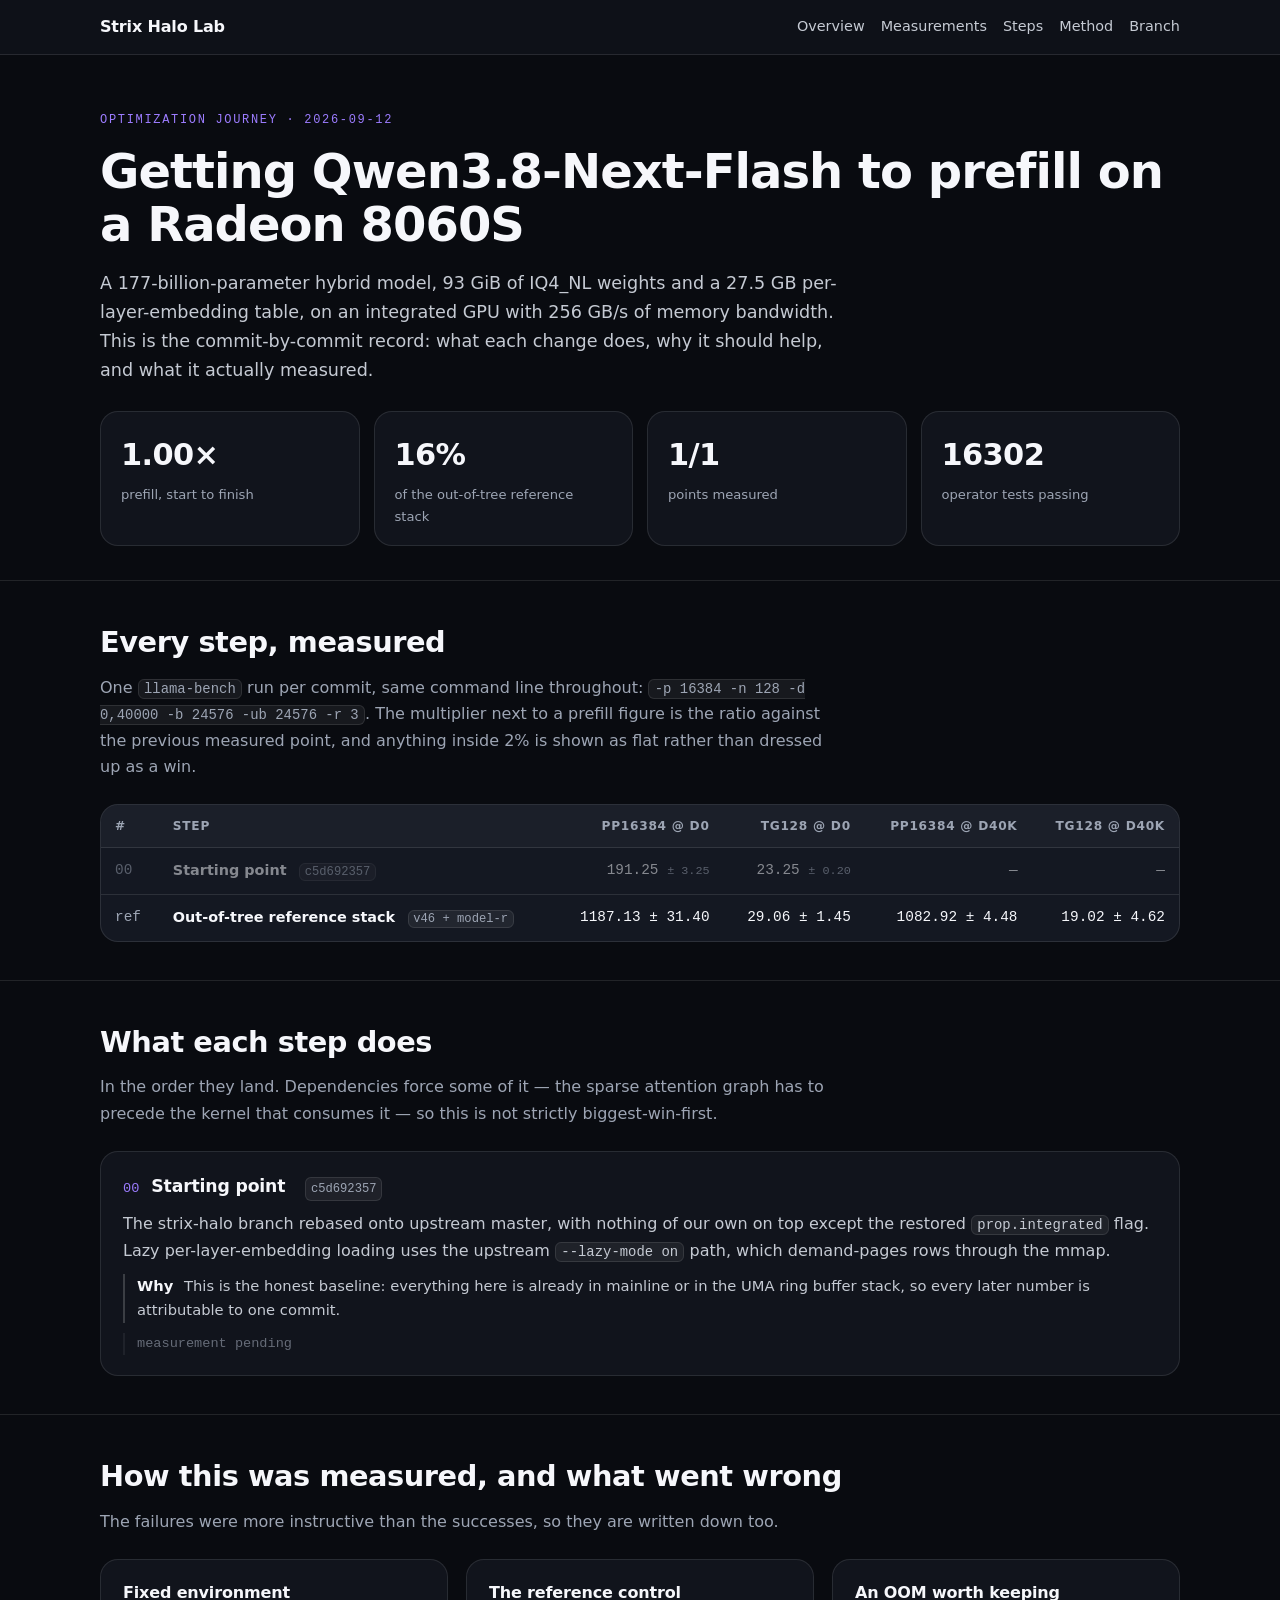
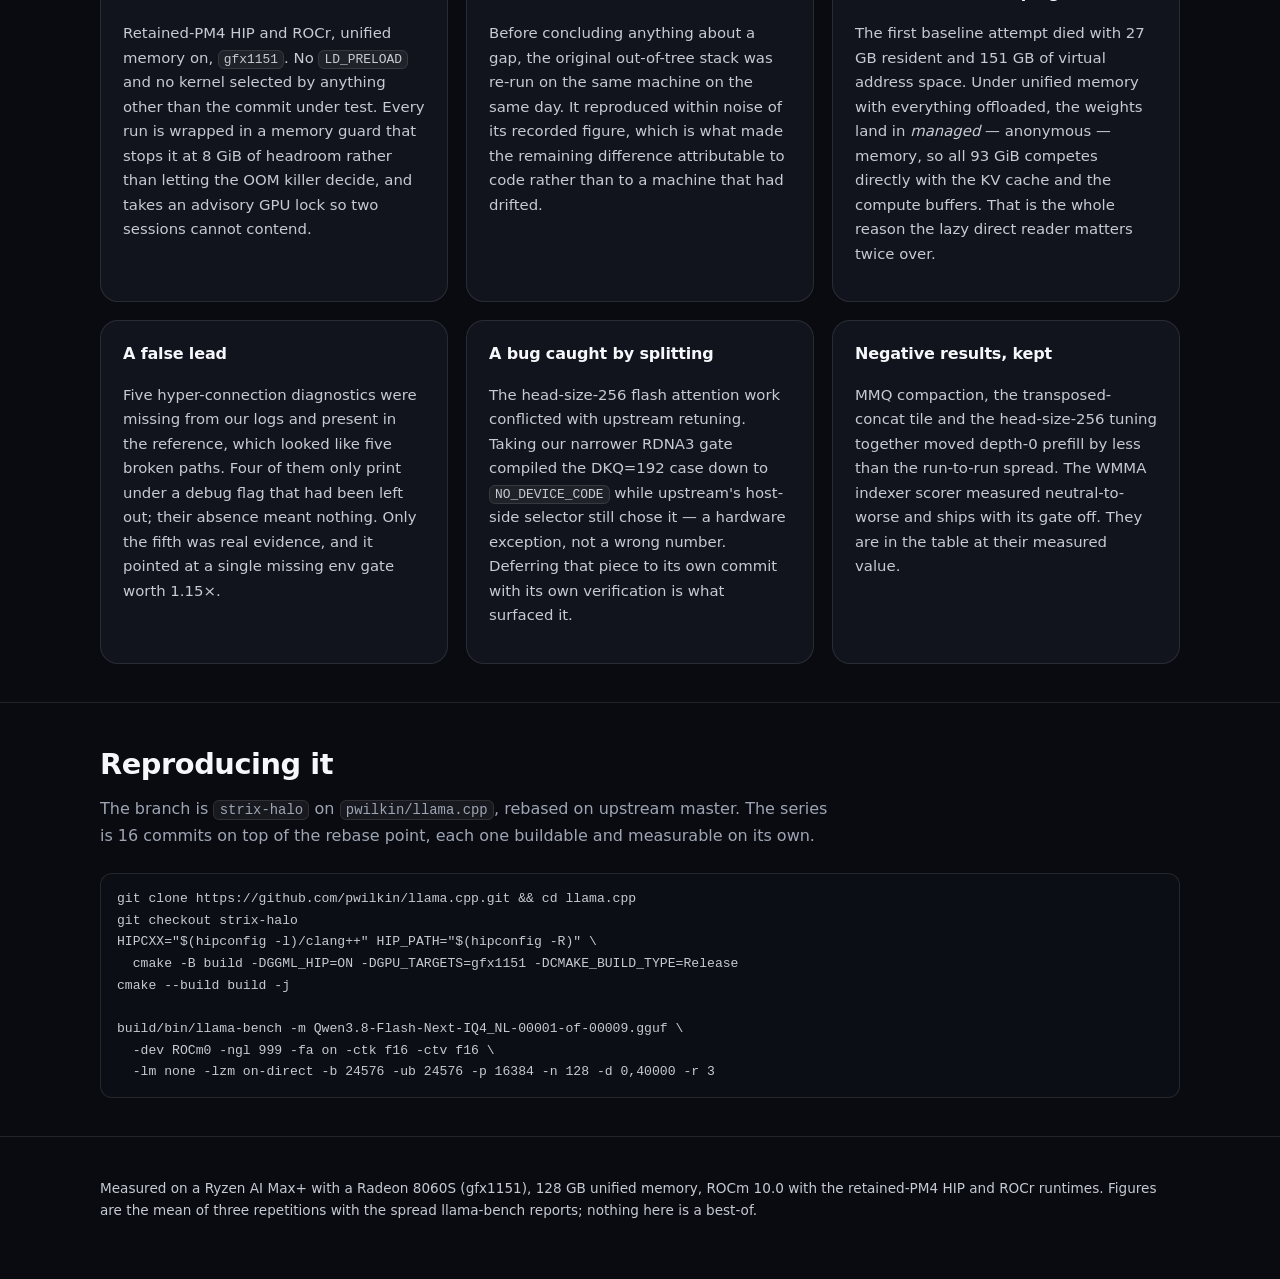
==== journey.html @ 371161bd "site: restructure around the three layers, drop the leaderboard framing The page ranked this stack a" ====
<!doctype html>
<html lang="en">
<head>
<meta charset="utf-8">
<meta name="viewport" content="width=device-width, initial-scale=1">
<title>Optimization journey — Qwen3.8-Next-Flash on Strix Halo</title>
<meta name="description" content="Commit-by-commit record of the ROCm prefill work for Qwen3.8-Next-Flash on a Radeon 8060S, with the measurement for every step.">
<link rel="icon" href="favicon.svg">
<link rel="stylesheet" href="site.css">
<style>
/* journey-only: the step table and the per-step cards */
td.n{font-family:var(--mono);color:var(--muted);white-space:nowrap}
.sha{margin-left:8px;color:var(--muted);font-size:.76rem}
.up{color:var(--cyan);font-weight:600;margin-left:6px}
.down{color:var(--red);font-weight:600;margin-left:6px}
.flat{color:var(--muted);margin-left:6px}
tr.pending td{opacity:.5}
table{min-width:760px}
.steps{display:grid;gap:16px}
article{background:var(--panel);border:1px solid var(--line);border-radius:var(--radius);padding:20px 22px}
article header{display:flex;gap:12px;align-items:baseline;margin-bottom:10px;flex-wrap:wrap}
article header .n{font-family:var(--mono);color:var(--violet);font-size:.85rem}
article h3{margin:0;font-size:1.08rem}
article p{margin:0 0 10px}
article p:last-child{margin-bottom:0}
.why,.meas{font-size:.92rem;padding-left:12px;border-left:2px solid var(--line-strong)}
.why span{font-weight:600;color:var(--text);margin-right:6px}
.meas{border-left-color:var(--cyan);font-family:var(--mono);font-size:.85rem;color:var(--muted)}
.meas.pending{border-left-color:var(--line);opacity:.6}
.meas strong{color:var(--text)}
</style>
</head>
<body>
<header class="top"><div class="shell">
  <span class="brand">Strix Halo Lab</span>
  <nav>
    <a href="index.html">Overview</a>
    <a href="#table">Measurements</a>
    <a href="#steps">Steps</a>
    <a href="#method">Method</a>
    <a href="https://github.com/pwilkin/llama.cpp/tree/strix-halo">Branch</a>
  </nav>
</div></header>

<main>
<div class="shell hero">
  <p class="eyebrow">Optimization journey · 2026-09-12</p>
  <h1>Getting Qwen3.8-Next-Flash to prefill on a Radeon 8060S</h1>
  <p class="lede">A 177-billion-parameter hybrid model, 93 GiB of IQ4_NL weights and a 27.5 GB
  per-layer-embedding table, on an integrated GPU with 256 GB/s of memory bandwidth. This is the
  commit-by-commit record: what each change does, why it should help, and what it actually measured.</p>
  <div class="cards">
    <div class="card"><div class="k">1.00×</div><div class="l">prefill, start to finish</div></div>
    <div class="card"><div class="k">16%</div><div class="l">of the out-of-tree reference stack</div></div>
    <div class="card"><div class="k">1/1</div><div class="l">points measured</div></div>
    <div class="card"><div class="k">16302</div><div class="l">operator tests passing</div></div>
  </div>
</div>

<section id="table"><div class="shell">
  <h2>Every step, measured</h2>
  <p class="sub">One <code>llama-bench</code> run per commit, same command line throughout:
  <code>-p 16384 -n 128 -d 0,40000 -b 24576 -ub 24576 -r 3</code>. The multiplier next to a prefill
  figure is the ratio against the previous measured point, and anything inside 2% is shown as flat
  rather than dressed up as a win.</p>
  <div class="scroll"><table>
    <thead><tr>
      <th>#</th><th>Step</th>
      <th style="text-align:right">pp16384 @ d0</th><th style="text-align:right">tg128 @ d0</th>
      <th style="text-align:right">pp16384 @ d40k</th><th style="text-align:right">tg128 @ d40k</th>
    </tr></thead>
    <tbody>
<tr class="pending">
  <td class="n">00</td>
  <td class="step"><strong>Starting point</strong>
      <code class="sha">c5d692357</code></td>
  <td class="num">191.25 <span class="pm">± 3.25</span> </td>
  <td class="num">23.25 <span class="pm">± 0.20</span></td>
  <td class="num">&mdash; </td>
  <td class="num">&mdash;</td>
</tr>
    <tr><td class="n">ref</td>
      <td class="step"><strong>Out-of-tree reference stack</strong>
        <code class="sha">v46 + model-r</code></td>
      <td class="num">1187.13 ± 31.40</td><td class="num">29.06 ± 1.45</td>
      <td class="num">1082.92 ± 4.48</td><td class="num">19.02 ± 4.62</td></tr>
    </tbody>
  </table></div>
</div></section>

<section id="steps"><div class="shell">
  <h2>What each step does</h2>
  <p class="sub">In the order they land. Dependencies force some of it — the sparse attention graph has to
  precede the kernel that consumes it — so this is not strictly biggest-win-first.</p>
  <div class="steps">
<article id="s-base">
  <header><span class="n">00</span><h3>Starting point</h3>
    <code class="sha">c5d692357</code></header>
  <p>The strix-halo branch rebased onto upstream master, with nothing of our own on top except the restored <code>prop.integrated</code> flag. Lazy per-layer-embedding loading uses the upstream <code>--lazy-mode on</code> path, which demand-pages rows through the mmap.</p>
  <p class="why"><span>Why</span> This is the honest baseline: everything here is already in mainline or in the UMA ring buffer stack, so every later number is attributable to one commit.</p>
  <p class="meas pending">measurement pending</p>
</article>
  </div>
</div></section>

<section id="method"><div class="shell">
  <h2>How this was measured, and what went wrong</h2>
  <p class="sub">The failures were more instructive than the successes, so they are written down too.</p>
  <div class="two">
    <div class="panel">
      <h3>Fixed environment</h3>
      <p>Retained-PM4 HIP and ROCr, unified memory on, <code>gfx1151</code>. No <code>LD_PRELOAD</code>
      and no kernel selected by anything other than the commit under test. Every run is wrapped in a
      memory guard that stops it at 8 GiB of headroom rather than letting the OOM killer decide, and
      takes an advisory GPU lock so two sessions cannot contend.</p>
    </div>
    <div class="panel">
      <h3>The reference control</h3>
      <p>Before concluding anything about a gap, the original out-of-tree stack was re-run on the same
      machine on the same day. It reproduced within noise of its recorded figure, which is what made the
      remaining difference attributable to code rather than to a machine that had drifted.</p>
    </div>
    <div class="panel">
      <h3>An OOM worth keeping</h3>
      <p>The first baseline attempt died with 27 GB resident and 151 GB of virtual address space. Under
      unified memory with everything offloaded, the weights land in <em>managed</em> — anonymous — memory,
      so all 93 GiB competes directly with the KV cache and the compute buffers. That is the whole reason
      the lazy direct reader matters twice over.</p>
    </div>
    <div class="panel">
      <h3>A false lead</h3>
      <p>Five hyper-connection diagnostics were missing from our logs and present in the reference, which
      looked like five broken paths. Four of them only print under a debug flag that had been left out;
      their absence meant nothing. Only the fifth was real evidence, and it pointed at a single missing
      env gate worth 1.15×.</p>
    </div>
    <div class="panel">
      <h3>A bug caught by splitting</h3>
      <p>The head-size-256 flash attention work conflicted with upstream retuning. Taking our narrower
      RDNA3 gate compiled the DKQ=192 case down to <code>NO_DEVICE_CODE</code> while upstream's host-side
      selector still chose it — a hardware exception, not a wrong number. Deferring that piece to its own
      commit with its own verification is what surfaced it.</p>
    </div>
    <div class="panel">
      <h3>Negative results, kept</h3>
      <p>MMQ compaction, the transposed-concat tile and the head-size-256 tuning together moved depth-0
      prefill by less than the run-to-run spread. The WMMA indexer scorer measured neutral-to-worse and
      ships with its gate off. They are in the table at their measured value.</p>
    </div>
  </div>
</div></section>

<section><div class="shell">
  <h2>Reproducing it</h2>
  <p class="sub">The branch is <code>strix-halo</code> on <code>pwilkin/llama.cpp</code>, rebased on
  upstream master. The series is 16 commits on top of the rebase point, each one buildable and
  measurable on its own.</p>
  <pre>git clone https://github.com/pwilkin/llama.cpp.git &amp;&amp; cd llama.cpp
git checkout strix-halo
HIPCXX="$(hipconfig -l)/clang++" HIP_PATH="$(hipconfig -R)" \
  cmake -B build -DGGML_HIP=ON -DGPU_TARGETS=gfx1151 -DCMAKE_BUILD_TYPE=Release
cmake --build build -j

build/bin/llama-bench -m Qwen3.8-Flash-Next-IQ4_NL-00001-of-00009.gguf \
  -dev ROCm0 -ngl 999 -fa on -ctk f16 -ctv f16 \
  -lm none -lzm on-direct -b 24576 -ub 24576 -p 16384 -n 128 -d 0,40000 -r 3</pre>
</div></section>
</main>

<footer><div class="shell">
  <p>Measured on a Ryzen AI Max+ with a Radeon 8060S (gfx1151), 128 GB unified memory, ROCm 10.0 with
  the retained-PM4 HIP and ROCr runtimes. Figures are the mean of three repetitions with the spread
  llama-bench reports; nothing here is a best-of.</p>
</div></footer>
</body>
</html>
---- site.css ----
:root{
  --bg:#090b10; --bg-soft:#0e1118; --panel:rgba(20,24,34,.76); --panel-solid:#141822;
  --line:rgba(255,255,255,.1); --line-strong:rgba(255,255,255,.18);
  --text:#f6f7fb; --muted:#9da5b4; --muted-strong:#c5cad3;
  --red:#ff4b4b; --violet:#9c7cff; --cyan:#5de4d7; --gold:#ffcc66;
  --radius:18px; --shell:min(100% - 28px, 1080px);
  --mono:"SFMono-Regular",Consolas,"Liberation Mono",monospace;
  color-scheme:dark;
}
*{box-sizing:border-box}
body{margin:0;background:var(--bg);color:var(--text);
  font-family:Inter,ui-sans-serif,system-ui,-apple-system,"Segoe UI",sans-serif;
  line-height:1.65;-webkit-font-smoothing:antialiased}
.shell{width:var(--shell);margin-inline:auto}
a{color:var(--cyan)}
code{font-family:var(--mono);font-size:.87em;background:rgba(255,255,255,.06);
  border:1px solid var(--line);border-radius:6px;padding:.08em .38em}
header.top{border-bottom:1px solid var(--line);background:var(--bg-soft);padding:14px 0;
  position:sticky;top:0;z-index:5;backdrop-filter:blur(8px)}
header.top .shell{display:flex;gap:18px;align-items:center;flex-wrap:wrap}
header.top .brand{font-weight:700;letter-spacing:-.01em}
header.top nav{margin-left:auto;display:flex;gap:16px;font-size:.9rem;flex-wrap:wrap}
header.top nav a{color:var(--muted-strong);text-decoration:none}
header.top nav a:hover{color:var(--text)}
.hero{padding:56px 0 34px}
.eyebrow{font-family:var(--mono);font-size:.75rem;letter-spacing:.14em;text-transform:uppercase;
  color:var(--violet);margin:0 0 14px}
h1{font-size:clamp(1.9rem,4.4vw,3rem);line-height:1.1;margin:0 0 18px;letter-spacing:-.02em}
.lede{font-size:1.1rem;color:var(--muted-strong);max-width:68ch;margin:0 0 26px}
.cards{display:grid;gap:14px;grid-template-columns:repeat(auto-fit,minmax(190px,1fr))}
.card{background:var(--panel);border:1px solid var(--line);border-radius:var(--radius);padding:18px 20px}
.card .k{font-size:1.9rem;font-weight:700;letter-spacing:-.02em}
.card .l{font-size:.82rem;color:var(--muted);margin-top:4px}
section{padding:38px 0;border-top:1px solid var(--line)}
.part{font-family:var(--mono);font-size:.74rem;letter-spacing:.14em;text-transform:uppercase;
  color:var(--violet);margin:0 0 8px}
h2{font-size:clamp(1.35rem,2.7vw,1.8rem);margin:0 0 8px;letter-spacing:-.015em}
h3{letter-spacing:-.01em}
.sub{color:var(--muted);margin:0 0 24px;max-width:72ch}
p{color:var(--muted-strong)}
.two{display:grid;gap:18px;grid-template-columns:repeat(auto-fit,minmax(290px,1fr))}
.panel{background:var(--panel);border:1px solid var(--line);border-radius:var(--radius);padding:20px 22px}
.panel h3{margin:0 0 10px;font-size:1rem}
.panel p,.panel li{color:var(--muted-strong);font-size:.93rem}
.panel ul{margin:0;padding-left:20px}
.panel li{margin-bottom:6px}
.panel li:last-child{margin-bottom:0}
.scroll{overflow-x:auto;border:1px solid var(--line);border-radius:var(--radius);background:var(--panel-solid)}
table{border-collapse:collapse;width:100%;min-width:640px;font-size:.9rem}
th,td{text-align:left;padding:11px 14px;border-bottom:1px solid var(--line)}
thead th{background:rgba(255,255,255,.03);font-size:.76rem;letter-spacing:.06em;
  text-transform:uppercase;color:var(--muted);font-weight:600;white-space:nowrap}
tbody tr:last-child td{border-bottom:none}
td.num{font-family:var(--mono);text-align:right;white-space:nowrap}
.pm{color:var(--muted);font-size:.82em}
pre{margin:0;overflow-x:auto;background:#0b0e14;border:1px solid var(--line);
  border-radius:12px;padding:14px 16px;font-family:var(--mono);font-size:.82rem;color:var(--muted-strong)}
.cmd{display:flex;gap:10px;align-items:flex-start}
.cmd pre{flex:1}
button.copy{background:rgba(255,255,255,.06);border:1px solid var(--line-strong);color:var(--text);
  border-radius:10px;padding:9px 13px;font-size:.8rem;cursor:pointer;white-space:nowrap}
button.copy:hover{background:rgba(255,255,255,.12)}
.tags{display:flex;gap:8px;flex-wrap:wrap;margin:14px 0 0;padding:0;list-style:none}
.tags li{font-family:var(--mono);font-size:.74rem;color:var(--muted);
  border:1px solid var(--line);border-radius:999px;padding:4px 11px}
.cta{display:inline-block;background:var(--gold);color:#1a1206;font-weight:700;text-decoration:none;
  border-radius:12px;padding:12px 18px;margin-top:6px}
.cta:hover{filter:brightness(1.08)}
.note{font-size:.92rem;padding-left:12px;border-left:2px solid var(--gold);color:var(--muted-strong)}
.note span{font-weight:600;color:var(--text);margin-right:6px}
footer{border-top:1px solid var(--line);padding:26px 0 44px;color:var(--muted);font-size:.85rem}
.toast{position:fixed;left:50%;bottom:26px;transform:translateX(-50%) translateY(14px);
  background:var(--panel-solid);border:1px solid var(--line-strong);border-radius:12px;
  padding:10px 16px;font-size:.85rem;opacity:0;pointer-events:none;transition:.22s}
.toast.visible{opacity:1;transform:translateX(-50%)}
@media (max-width:640px){.hero{padding:36px 0 24px}.cmd{flex-direction:column}}
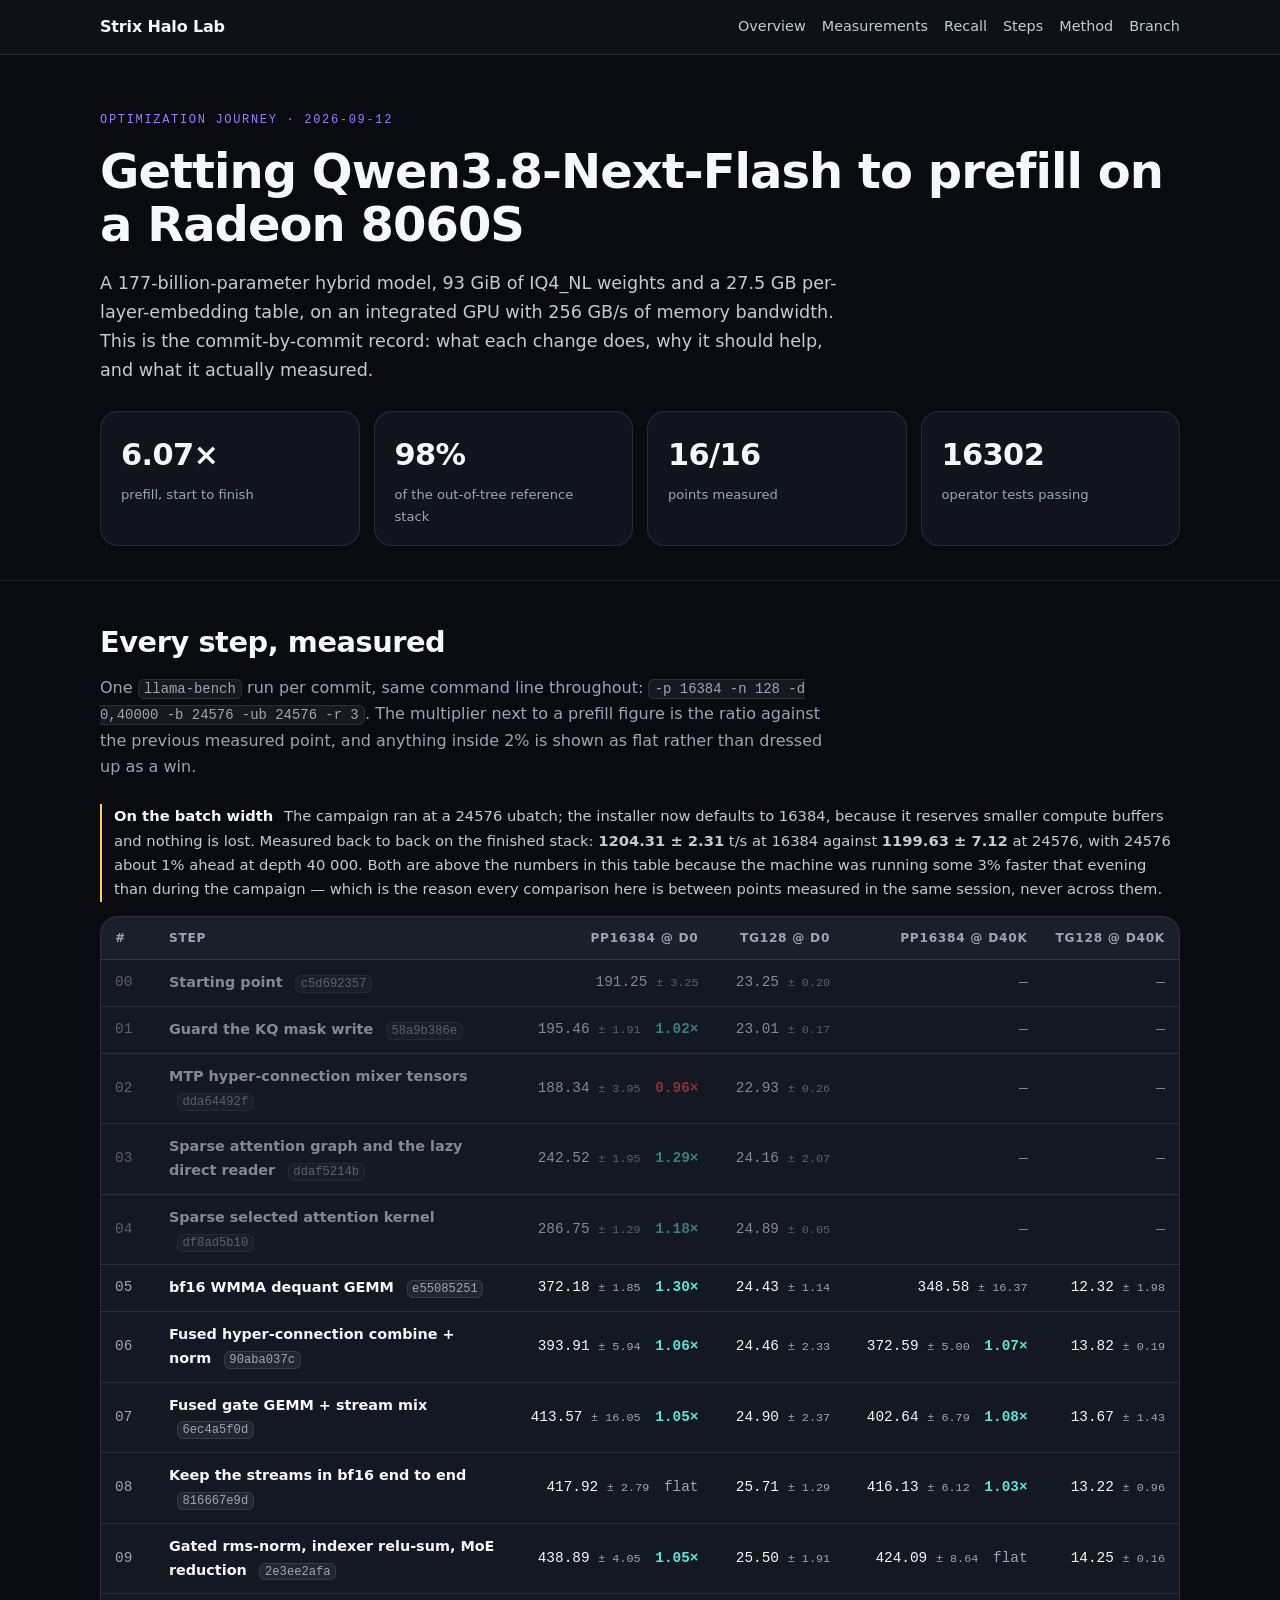
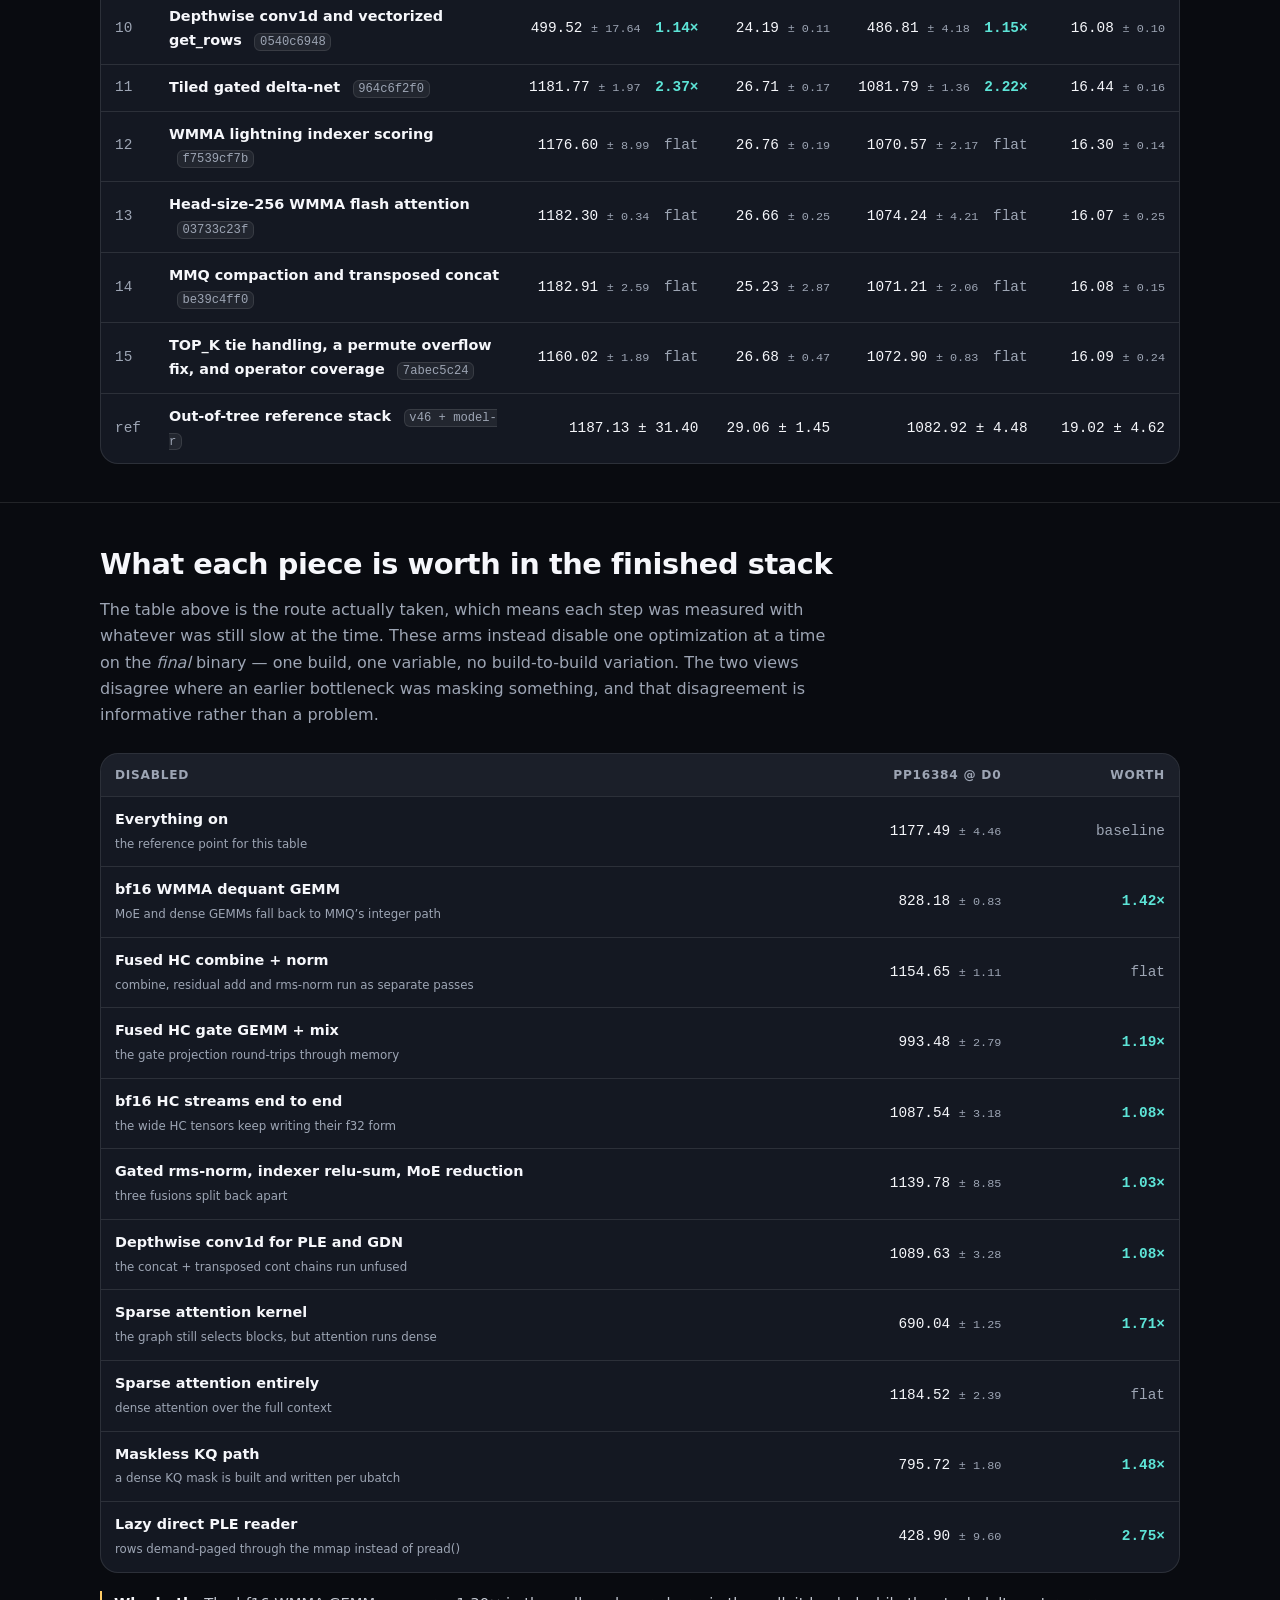
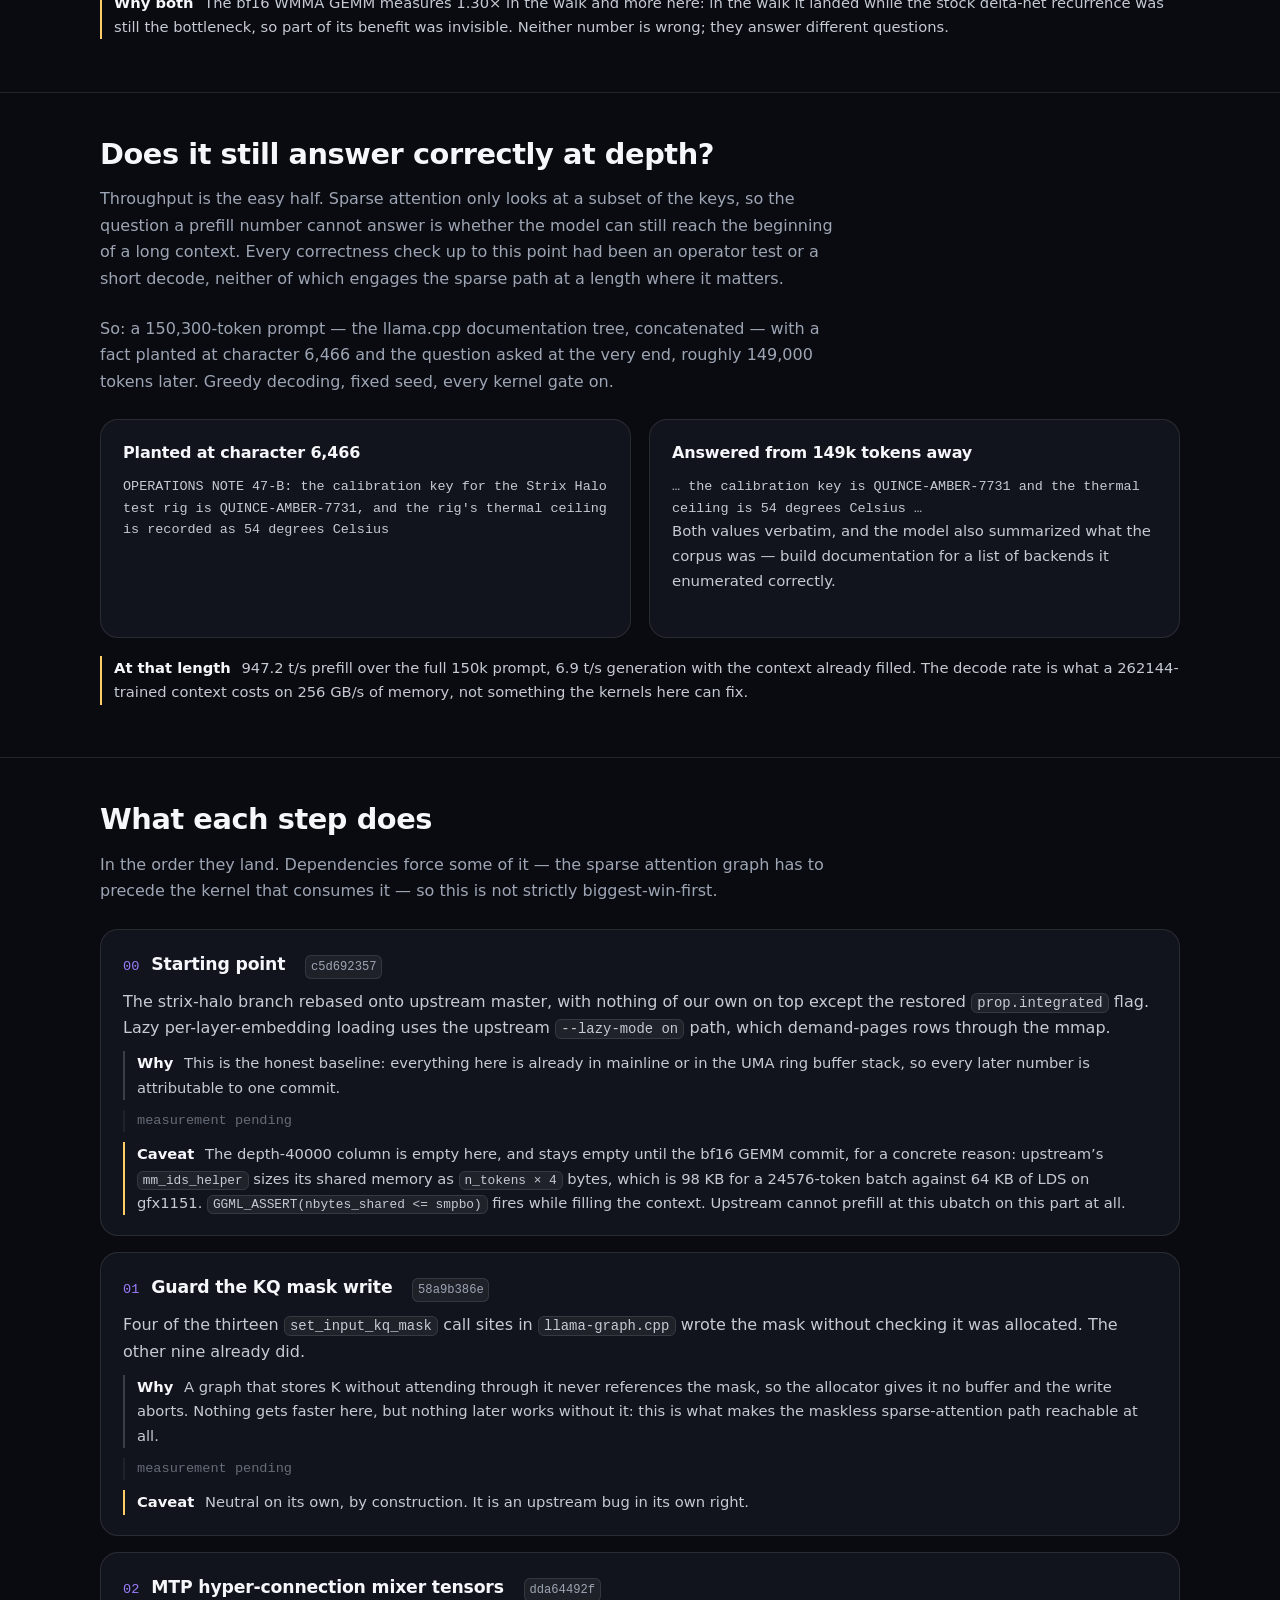
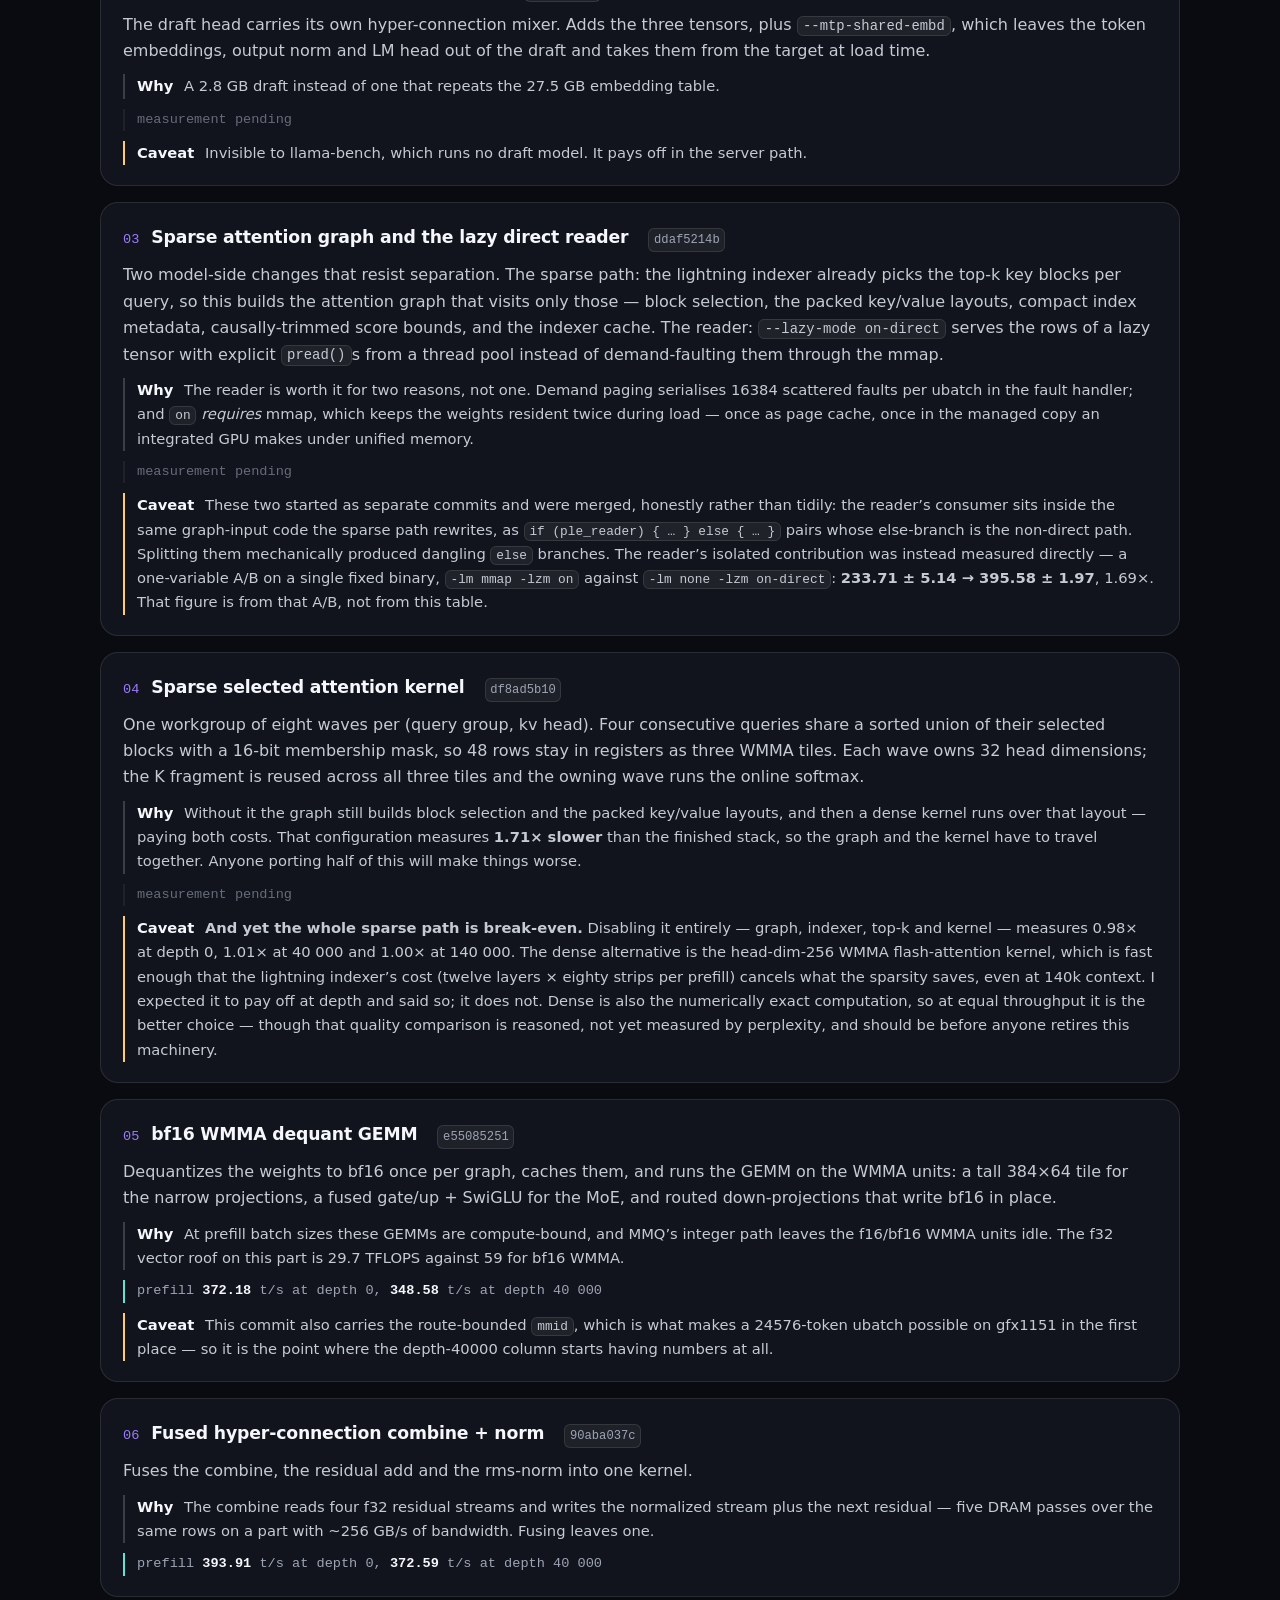
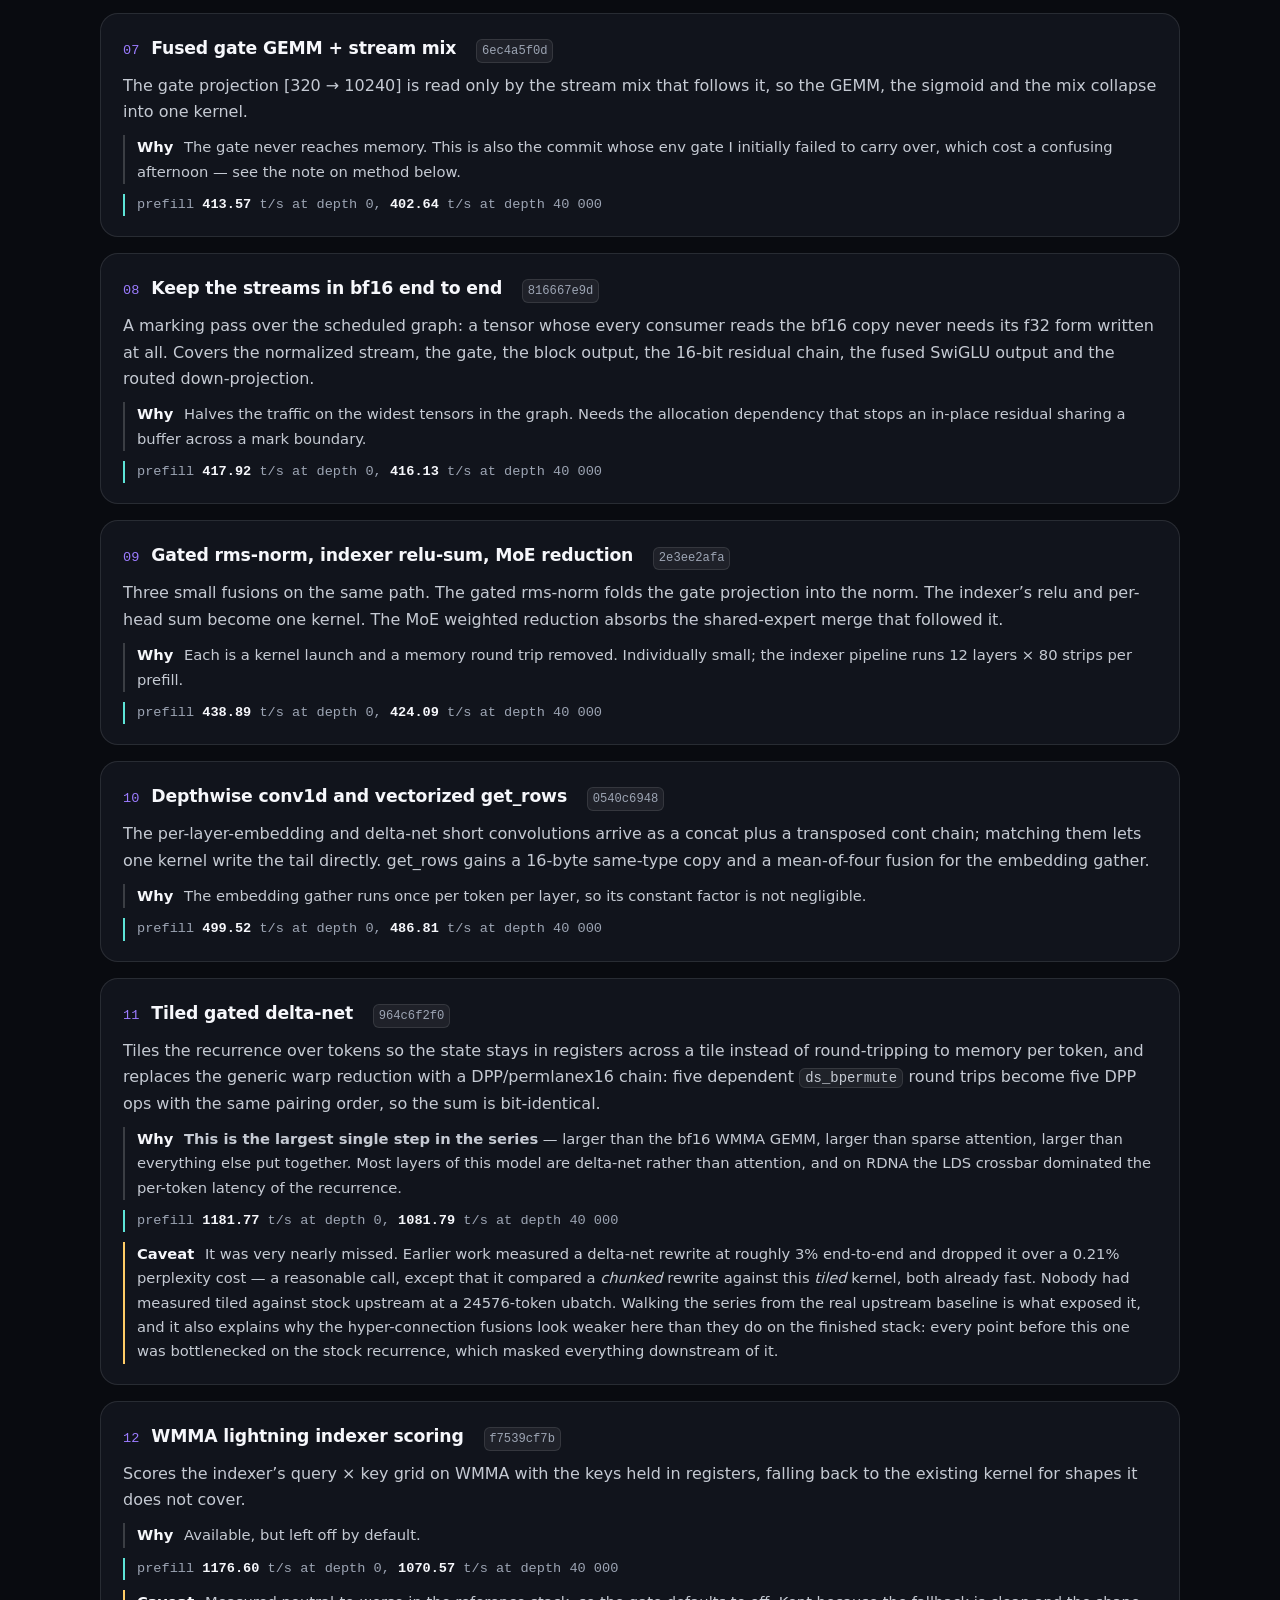
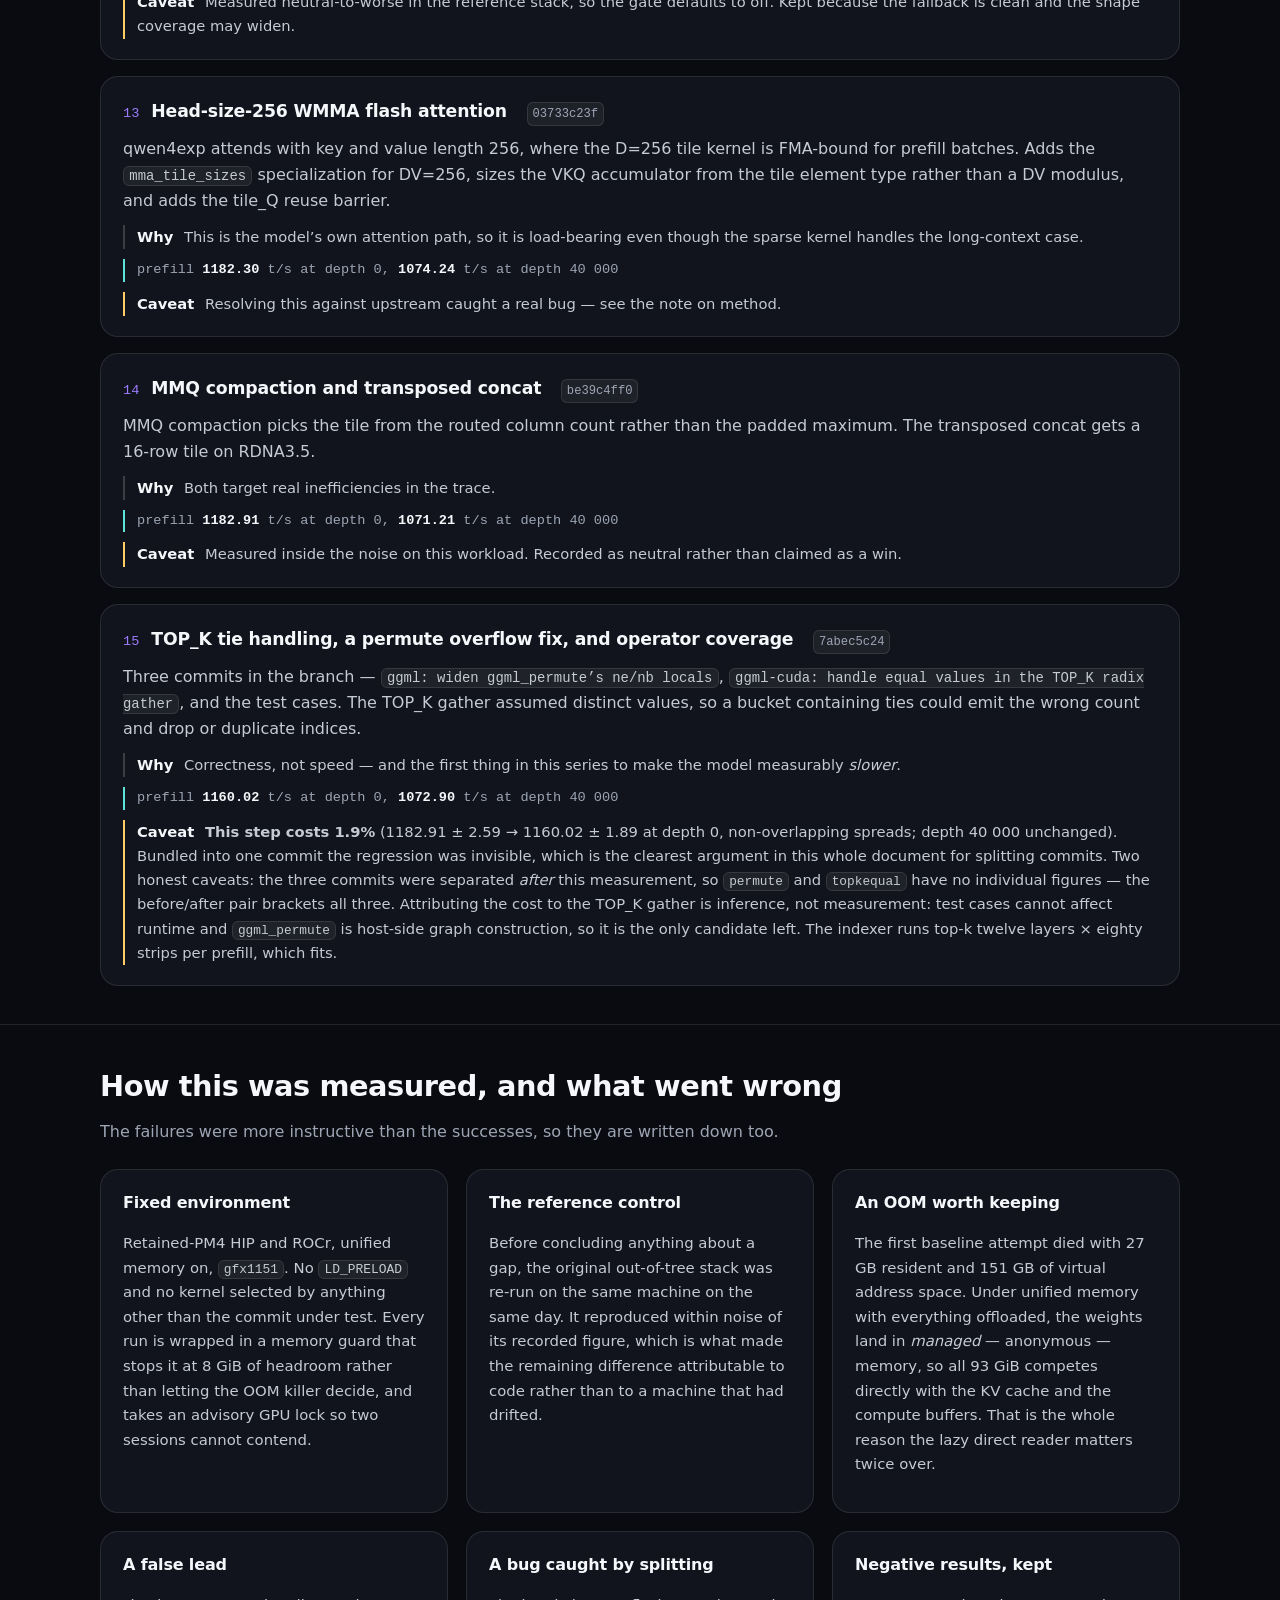
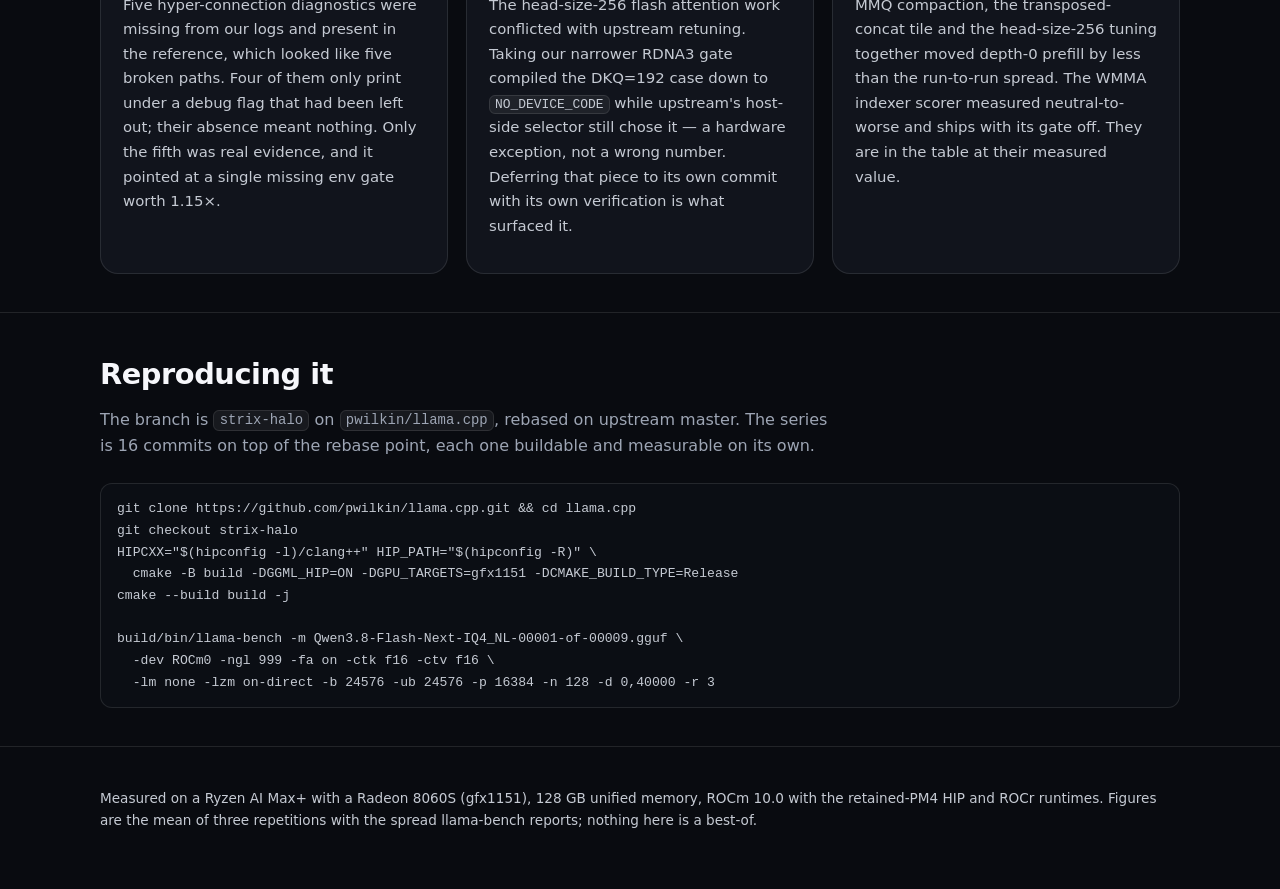
==== commit 1c463252: "site: publish the reworked pages and the Next-Flash installer Measurements are the committed series " ====
--- a/journey.html
+++ b/journey.html
@@ -16,6 +16,7 @@
 .flat{color:var(--muted);margin-left:6px}
 tr.pending td{opacity:.5}
 table{min-width:760px}
+td.step{min-width:240px}
 .steps{display:grid;gap:16px}
 article{background:var(--panel);border:1px solid var(--line);border-radius:var(--radius);padding:20px 22px}
 article header{display:flex;gap:12px;align-items:baseline;margin-bottom:10px;flex-wrap:wrap}
@@ -36,6 +37,7 @@
   <nav>
     <a href="index.html">Overview</a>
     <a href="#table">Measurements</a>
+    <a href="#recall">Recall</a>
     <a href="#steps">Steps</a>
     <a href="#method">Method</a>
     <a href="https://github.com/pwilkin/llama.cpp/tree/strix-halo">Branch</a>
@@ -50,9 +52,9 @@
   per-layer-embedding table, on an integrated GPU with 256 GB/s of memory bandwidth. This is the
   commit-by-commit record: what each change does, why it should help, and what it actually measured.</p>
   <div class="cards">
-    <div class="card"><div class="k">1.00×</div><div class="l">prefill, start to finish</div></div>
-    <div class="card"><div class="k">16%</div><div class="l">of the out-of-tree reference stack</div></div>
-    <div class="card"><div class="k">1/1</div><div class="l">points measured</div></div>
+    <div class="card"><div class="k">6.07×</div><div class="l">prefill, start to finish</div></div>
+    <div class="card"><div class="k">98%</div><div class="l">of the out-of-tree reference stack</div></div>
+    <div class="card"><div class="k">16/16</div><div class="l">points measured</div></div>
     <div class="card"><div class="k">16302</div><div class="l">operator tests passing</div></div>
   </div>
 </div>
@@ -63,6 +65,13 @@
   <code>-p 16384 -n 128 -d 0,40000 -b 24576 -ub 24576 -r 3</code>. The multiplier next to a prefill
   figure is the ratio against the previous measured point, and anything inside 2% is shown as flat
   rather than dressed up as a win.</p>
+  <p class="note"><span>On the batch width</span> The campaign ran at a 24576 ubatch; the installer
+  now defaults to 16384, because it reserves smaller compute buffers and nothing is lost. Measured
+  back to back on the finished stack: <strong>1204.31 &plusmn; 2.31</strong> t/s at 16384 against
+  <strong>1199.63 &plusmn; 7.12</strong> at 24576, with 24576 about 1% ahead at depth 40&nbsp;000.
+  Both are above the numbers in this table because the machine was running some 3% faster that
+  evening than during the campaign &mdash; which is the reason every comparison here is between
+  points measured in the same session, never across them.</p>
   <div class="scroll"><table>
     <thead><tr>
       <th>#</th><th>Step</th>
@@ -79,6 +88,141 @@
   <td class="num">&mdash; </td>
   <td class="num">&mdash;</td>
 </tr>
+<tr class="pending">
+  <td class="n">01</td>
+  <td class="step"><strong>Guard the KQ mask write</strong>
+      <code class="sha">58a9b386e</code></td>
+  <td class="num">195.46 <span class="pm">± 1.91</span> <span class="up">1.02×</span></td>
+  <td class="num">23.01 <span class="pm">± 0.17</span></td>
+  <td class="num">&mdash; </td>
+  <td class="num">&mdash;</td>
+</tr>
+<tr class="pending">
+  <td class="n">02</td>
+  <td class="step"><strong>MTP hyper-connection mixer tensors</strong>
+      <code class="sha">dda64492f</code></td>
+  <td class="num">188.34 <span class="pm">± 3.95</span> <span class="down">0.96×</span></td>
+  <td class="num">22.93 <span class="pm">± 0.26</span></td>
+  <td class="num">&mdash; </td>
+  <td class="num">&mdash;</td>
+</tr>
+<tr class="pending">
+  <td class="n">03</td>
+  <td class="step"><strong>Sparse attention graph and the lazy direct reader</strong>
+      <code class="sha">ddaf5214b</code></td>
+  <td class="num">242.52 <span class="pm">± 1.95</span> <span class="up">1.29×</span></td>
+  <td class="num">24.16 <span class="pm">± 2.07</span></td>
+  <td class="num">&mdash; </td>
+  <td class="num">&mdash;</td>
+</tr>
+<tr class="pending">
+  <td class="n">04</td>
+  <td class="step"><strong>Sparse selected attention kernel</strong>
+      <code class="sha">df8ad5b10</code></td>
+  <td class="num">286.75 <span class="pm">± 1.29</span> <span class="up">1.18×</span></td>
+  <td class="num">24.89 <span class="pm">± 0.05</span></td>
+  <td class="num">&mdash; </td>
+  <td class="num">&mdash;</td>
+</tr>
+<tr>
+  <td class="n">05</td>
+  <td class="step"><strong>bf16 WMMA dequant GEMM</strong>
+      <code class="sha">e55085251</code></td>
+  <td class="num">372.18 <span class="pm">± 1.85</span> <span class="up">1.30×</span></td>
+  <td class="num">24.43 <span class="pm">± 1.14</span></td>
+  <td class="num">348.58 <span class="pm">± 16.37</span> </td>
+  <td class="num">12.32 <span class="pm">± 1.98</span></td>
+</tr>
+<tr>
+  <td class="n">06</td>
+  <td class="step"><strong>Fused hyper-connection combine + norm</strong>
+      <code class="sha">90aba037c</code></td>
+  <td class="num">393.91 <span class="pm">± 5.94</span> <span class="up">1.06×</span></td>
+  <td class="num">24.46 <span class="pm">± 2.33</span></td>
+  <td class="num">372.59 <span class="pm">± 5.00</span> <span class="up">1.07×</span></td>
+  <td class="num">13.82 <span class="pm">± 0.19</span></td>
+</tr>
+<tr>
+  <td class="n">07</td>
+  <td class="step"><strong>Fused gate GEMM + stream mix</strong>
+      <code class="sha">6ec4a5f0d</code></td>
+  <td class="num">413.57 <span class="pm">± 16.05</span> <span class="up">1.05×</span></td>
+  <td class="num">24.90 <span class="pm">± 2.37</span></td>
+  <td class="num">402.64 <span class="pm">± 6.79</span> <span class="up">1.08×</span></td>
+  <td class="num">13.67 <span class="pm">± 1.43</span></td>
+</tr>
+<tr>
+  <td class="n">08</td>
+  <td class="step"><strong>Keep the streams in bf16 end to end</strong>
+      <code class="sha">816667e9d</code></td>
+  <td class="num">417.92 <span class="pm">± 2.79</span> <span class="flat">flat</span></td>
+  <td class="num">25.71 <span class="pm">± 1.29</span></td>
+  <td class="num">416.13 <span class="pm">± 6.12</span> <span class="up">1.03×</span></td>
+  <td class="num">13.22 <span class="pm">± 0.96</span></td>
+</tr>
+<tr>
+  <td class="n">09</td>
+  <td class="step"><strong>Gated rms-norm, indexer relu-sum, MoE reduction</strong>
+      <code class="sha">2e3ee2afa</code></td>
+  <td class="num">438.89 <span class="pm">± 4.05</span> <span class="up">1.05×</span></td>
+  <td class="num">25.50 <span class="pm">± 1.91</span></td>
+  <td class="num">424.09 <span class="pm">± 8.64</span> <span class="flat">flat</span></td>
+  <td class="num">14.25 <span class="pm">± 0.16</span></td>
+</tr>
+<tr>
+  <td class="n">10</td>
+  <td class="step"><strong>Depthwise conv1d and vectorized get_rows</strong>
+      <code class="sha">0540c6948</code></td>
+  <td class="num">499.52 <span class="pm">± 17.64</span> <span class="up">1.14×</span></td>
+  <td class="num">24.19 <span class="pm">± 0.11</span></td>
+  <td class="num">486.81 <span class="pm">± 4.18</span> <span class="up">1.15×</span></td>
+  <td class="num">16.08 <span class="pm">± 0.10</span></td>
+</tr>
+<tr>
+  <td class="n">11</td>
+  <td class="step"><strong>Tiled gated delta-net</strong>
+      <code class="sha">964c6f2f0</code></td>
+  <td class="num">1181.77 <span class="pm">± 1.97</span> <span class="up">2.37×</span></td>
+  <td class="num">26.71 <span class="pm">± 0.17</span></td>
+  <td class="num">1081.79 <span class="pm">± 1.36</span> <span class="up">2.22×</span></td>
+  <td class="num">16.44 <span class="pm">± 0.16</span></td>
+</tr>
+<tr>
+  <td class="n">12</td>
+  <td class="step"><strong>WMMA lightning indexer scoring</strong>
+      <code class="sha">f7539cf7b</code></td>
+  <td class="num">1176.60 <span class="pm">± 8.99</span> <span class="flat">flat</span></td>
+  <td class="num">26.76 <span class="pm">± 0.19</span></td>
+  <td class="num">1070.57 <span class="pm">± 2.17</span> <span class="flat">flat</span></td>
+  <td class="num">16.30 <span class="pm">± 0.14</span></td>
+</tr>
+<tr>
+  <td class="n">13</td>
+  <td class="step"><strong>Head-size-256 WMMA flash attention</strong>
+      <code class="sha">03733c23f</code></td>
+  <td class="num">1182.30 <span class="pm">± 0.34</span> <span class="flat">flat</span></td>
+  <td class="num">26.66 <span class="pm">± 0.25</span></td>
+  <td class="num">1074.24 <span class="pm">± 4.21</span> <span class="flat">flat</span></td>
+  <td class="num">16.07 <span class="pm">± 0.25</span></td>
+</tr>
+<tr>
+  <td class="n">14</td>
+  <td class="step"><strong>MMQ compaction and transposed concat</strong>
+      <code class="sha">be39c4ff0</code></td>
+  <td class="num">1182.91 <span class="pm">± 2.59</span> <span class="flat">flat</span></td>
+  <td class="num">25.23 <span class="pm">± 2.87</span></td>
+  <td class="num">1071.21 <span class="pm">± 2.06</span> <span class="flat">flat</span></td>
+  <td class="num">16.08 <span class="pm">± 0.15</span></td>
+</tr>
+<tr>
+  <td class="n">15</td>
+  <td class="step"><strong>TOP_K tie handling, a permute overflow fix, and operator coverage</strong>
+      <code class="sha">7abec5c24</code></td>
+  <td class="num">1160.02 <span class="pm">± 1.89</span> <span class="flat">flat</span></td>
+  <td class="num">26.68 <span class="pm">± 0.47</span></td>
+  <td class="num">1072.90 <span class="pm">± 0.83</span> <span class="flat">flat</span></td>
+  <td class="num">16.09 <span class="pm">± 0.24</span></td>
+</tr>
     <tr><td class="n">ref</td>
       <td class="step"><strong>Out-of-tree reference stack</strong>
         <code class="sha">v46 + model-r</code></td>
@@ -86,6 +230,107 @@
       <td class="num">1082.92 ± 4.48</td><td class="num">19.02 ± 4.62</td></tr>
     </tbody>
   </table></div>
+</div></section>
+
+<section id="ablations"><div class="shell">
+  <h2>What each piece is worth in the finished stack</h2>
+  <p class="sub">The table above is the route actually taken, which means each step was measured
+  with whatever was still slow at the time. These arms instead disable one optimization at a time on
+  the <em>final</em> binary &mdash; one build, one variable, no build-to-build variation. The two
+  views disagree where an earlier bottleneck was masking something, and that disagreement is
+  informative rather than a problem.</p>
+<div class="scroll"><table>
+  <thead><tr><th>Disabled</th><th style="text-align:right">pp16384 @ d0</th><th style="text-align:right">worth</th></tr></thead>
+  <tbody>
+    <tr>
+      <td class="step"><strong>Everything on</strong><br><span class="pm">the reference point for this table</span></td>
+      <td class="num">1177.49 <span class="pm">± 4.46</span></td>
+      <td class="num"><span class="flat">baseline</span></td>
+    </tr>
+    <tr>
+      <td class="step"><strong>bf16 WMMA dequant GEMM</strong><br><span class="pm">MoE and dense GEMMs fall back to MMQ&rsquo;s integer path</span></td>
+      <td class="num">828.18 <span class="pm">± 0.83</span></td>
+      <td class="num"><span class="up">1.42×</span></td>
+    </tr>
+    <tr>
+      <td class="step"><strong>Fused HC combine + norm</strong><br><span class="pm">combine, residual add and rms-norm run as separate passes</span></td>
+      <td class="num">1154.65 <span class="pm">± 1.11</span></td>
+      <td class="num"><span class="flat">flat</span></td>
+    </tr>
+    <tr>
+      <td class="step"><strong>Fused HC gate GEMM + mix</strong><br><span class="pm">the gate projection round-trips through memory</span></td>
+      <td class="num">993.48 <span class="pm">± 2.79</span></td>
+      <td class="num"><span class="up">1.19×</span></td>
+    </tr>
+    <tr>
+      <td class="step"><strong>bf16 HC streams end to end</strong><br><span class="pm">the wide HC tensors keep writing their f32 form</span></td>
+      <td class="num">1087.54 <span class="pm">± 3.18</span></td>
+      <td class="num"><span class="up">1.08×</span></td>
+    </tr>
+    <tr>
+      <td class="step"><strong>Gated rms-norm, indexer relu-sum, MoE reduction</strong><br><span class="pm">three fusions split back apart</span></td>
+      <td class="num">1139.78 <span class="pm">± 8.85</span></td>
+      <td class="num"><span class="up">1.03×</span></td>
+    </tr>
+    <tr>
+      <td class="step"><strong>Depthwise conv1d for PLE and GDN</strong><br><span class="pm">the concat + transposed cont chains run unfused</span></td>
+      <td class="num">1089.63 <span class="pm">± 3.28</span></td>
+      <td class="num"><span class="up">1.08×</span></td>
+    </tr>
+    <tr>
+      <td class="step"><strong>Sparse attention kernel</strong><br><span class="pm">the graph still selects blocks, but attention runs dense</span></td>
+      <td class="num">690.04 <span class="pm">± 1.25</span></td>
+      <td class="num"><span class="up">1.71×</span></td>
+    </tr>
+    <tr>
+      <td class="step"><strong>Sparse attention entirely</strong><br><span class="pm">dense attention over the full context</span></td>
+      <td class="num">1184.52 <span class="pm">± 2.39</span></td>
+      <td class="num"><span class="flat">flat</span></td>
+    </tr>
+    <tr>
+      <td class="step"><strong>Maskless KQ path</strong><br><span class="pm">a dense KQ mask is built and written per ubatch</span></td>
+      <td class="num">795.72 <span class="pm">± 1.80</span></td>
+      <td class="num"><span class="up">1.48×</span></td>
+    </tr>
+    <tr>
+      <td class="step"><strong>Lazy direct PLE reader</strong><br><span class="pm">rows demand-paged through the mmap instead of pread()</span></td>
+      <td class="num">428.90 <span class="pm">± 9.60</span></td>
+      <td class="num"><span class="up">2.75×</span></td>
+    </tr>
+  </tbody>
+</table></div>
+  <p class="note" style="margin-top:18px"><span>Why both</span> The bf16 WMMA GEMM measures 1.30&times;
+  in the walk and more here: in the walk it landed while the stock delta-net recurrence was still the
+  bottleneck, so part of its benefit was invisible. Neither number is wrong; they answer different
+  questions.</p>
+</div></section>
+
+<section id="recall"><div class="shell">
+  <h2>Does it still answer correctly at depth?</h2>
+  <p class="sub">Throughput is the easy half. Sparse attention only looks at a subset of the keys, so
+  the question a prefill number cannot answer is whether the model can still reach the beginning of a
+  long context. Every correctness check up to this point had been an operator test or a short decode,
+  neither of which engages the sparse path at a length where it matters.</p>
+  <p class="sub">So: a 150,300-token prompt &mdash; the llama.cpp documentation tree, concatenated
+  &mdash; with a fact planted at character 6,466 and the question asked at the very end, roughly
+  149,000 tokens later. Greedy decoding, fixed seed, every kernel gate on.</p>
+  <div class="two">
+    <div class="panel">
+      <h3>Planted at character 6,466</h3>
+      <p class="quote">OPERATIONS NOTE 47-B: the calibration key for the Strix Halo test rig is
+      QUINCE-AMBER-7731, and the rig's thermal ceiling is recorded as 54 degrees Celsius</p>
+    </div>
+    <div class="panel">
+      <h3>Answered from 149k tokens away</h3>
+      <p class="quote">&hellip; the calibration key is QUINCE-AMBER-7731 and the thermal ceiling is
+      54 degrees Celsius &hellip;</p>
+      <p class="sub">Both values verbatim, and the model also summarized what the corpus was
+      &mdash; build documentation for a list of backends it enumerated correctly.</p>
+    </div>
+  </div>
+  <p class="note" style="margin-top:18px"><span>At that length</span> 947.2 t/s prefill over the full
+  150k prompt, 6.9 t/s generation with the context already filled. The decode rate is what a
+  262144-trained context costs on 256 GB/s of memory, not something the kernels here can fix.</p>
 </div></section>
 
 <section id="steps"><div class="shell">
@@ -98,7 +343,112 @@
     <code class="sha">c5d692357</code></header>
   <p>The strix-halo branch rebased onto upstream master, with nothing of our own on top except the restored <code>prop.integrated</code> flag. Lazy per-layer-embedding loading uses the upstream <code>--lazy-mode on</code> path, which demand-pages rows through the mmap.</p>
   <p class="why"><span>Why</span> This is the honest baseline: everything here is already in mainline or in the UMA ring buffer stack, so every later number is attributable to one commit.</p>
-  <p class="meas pending">measurement pending</p>
+  <p class="meas pending">measurement pending</p><p class="note"><span>Caveat</span> The depth-40000 column is empty here, and stays empty until the bf16 GEMM commit, for a concrete reason: upstream&rsquo;s <code>mm_ids_helper</code> sizes its shared memory as <code>n_tokens × 4</code> bytes, which is 98 KB for a 24576-token batch against 64 KB of LDS on gfx1151. <code>GGML_ASSERT(nbytes_shared &lt;= smpbo)</code> fires while filling the context. Upstream cannot prefill at this ubatch on this part at all.</p>
+</article>
+<article id="s-kqmask">
+  <header><span class="n">01</span><h3>Guard the KQ mask write</h3>
+    <code class="sha">58a9b386e</code></header>
+  <p>Four of the thirteen <code>set_input_kq_mask</code> call sites in <code>llama-graph.cpp</code> wrote the mask without checking it was allocated. The other nine already did.</p>
+  <p class="why"><span>Why</span> A graph that stores K without attending through it never references the mask, so the allocator gives it no buffer and the write aborts. Nothing gets faster here, but nothing later works without it: this is what makes the maskless sparse-attention path reachable at all.</p>
+  <p class="meas pending">measurement pending</p><p class="note"><span>Caveat</span> Neutral on its own, by construction. It is an upstream bug in its own right.</p>
+</article>
+<article id="s-mtp">
+  <header><span class="n">02</span><h3>MTP hyper-connection mixer tensors</h3>
+    <code class="sha">dda64492f</code></header>
+  <p>The draft head carries its own hyper-connection mixer. Adds the three tensors, plus <code>--mtp-shared-embd</code>, which leaves the token embeddings, output norm and LM head out of the draft and takes them from the target at load time.</p>
+  <p class="why"><span>Why</span> A 2.8 GB draft instead of one that repeats the 27.5 GB embedding table.</p>
+  <p class="meas pending">measurement pending</p><p class="note"><span>Caveat</span> Invisible to llama-bench, which runs no draft model. It pays off in the server path.</p>
+</article>
+<article id="s-qsagraph">
+  <header><span class="n">03</span><h3>Sparse attention graph and the lazy direct reader</h3>
+    <code class="sha">ddaf5214b</code></header>
+  <p>Two model-side changes that resist separation. The sparse path: the lightning indexer already picks the top-k key blocks per query, so this builds the attention graph that visits only those — block selection, the packed key/value layouts, compact index metadata, causally-trimmed score bounds, and the indexer cache. The reader: <code>--lazy-mode on-direct</code> serves the rows of a lazy tensor with explicit <code>pread()</code>s from a thread pool instead of demand-faulting them through the mmap.</p>
+  <p class="why"><span>Why</span> The reader is worth it for two reasons, not one. Demand paging serialises 16384 scattered faults per ubatch in the fault handler; and <code>on</code> <em>requires</em> mmap, which keeps the weights resident twice during load — once as page cache, once in the managed copy an integrated GPU makes under unified memory.</p>
+  <p class="meas pending">measurement pending</p><p class="note"><span>Caveat</span> These two started as separate commits and were merged, honestly rather than tidily: the reader&rsquo;s consumer sits inside the same graph-input code the sparse path rewrites, as <code>if (ple_reader) { … } else { … }</code> pairs whose else-branch is the non-direct path. Splitting them mechanically produced dangling <code>else</code> branches. The reader&rsquo;s isolated contribution was instead measured directly — a one-variable A/B on a single fixed binary, <code>-lm mmap -lzm on</code> against <code>-lm none -lzm on-direct</code>: <strong>233.71 ± 5.14 → 395.58 ± 1.97</strong>, 1.69×. That figure is from that A/B, not from this table.</p>
+</article>
+<article id="s-qsakernel">
+  <header><span class="n">04</span><h3>Sparse selected attention kernel</h3>
+    <code class="sha">df8ad5b10</code></header>
+  <p>One workgroup of eight waves per (query group, kv head). Four consecutive queries share a sorted union of their selected blocks with a 16-bit membership mask, so 48 rows stay in registers as three WMMA tiles. Each wave owns 32 head dimensions; the K fragment is reused across all three tiles and the owning wave runs the online softmax.</p>
+  <p class="why"><span>Why</span> Without it the graph still builds block selection and the packed key/value layouts, and then a dense kernel runs over that layout — paying both costs. That configuration measures <strong>1.71× slower</strong> than the finished stack, so the graph and the kernel have to travel together. Anyone porting half of this will make things worse.</p>
+  <p class="meas pending">measurement pending</p><p class="note"><span>Caveat</span> <strong>And yet the whole sparse path is break-even.</strong> Disabling it entirely — graph, indexer, top-k and kernel — measures 0.98× at depth 0, 1.01× at 40 000 and 1.00× at 140 000. The dense alternative is the head-dim-256 WMMA flash-attention kernel, which is fast enough that the lightning indexer&rsquo;s cost (twelve layers × eighty strips per prefill) cancels what the sparsity saves, even at 140k context. I expected it to pay off at depth and said so; it does not. Dense is also the numerically exact computation, so at equal throughput it is the better choice — though that quality comparison is reasoned, not yet measured by perplexity, and should be before anyone retires this machinery.</p>
+</article>
+<article id="s-mmb">
+  <header><span class="n">05</span><h3>bf16 WMMA dequant GEMM</h3>
+    <code class="sha">e55085251</code></header>
+  <p>Dequantizes the weights to bf16 once per graph, caches them, and runs the GEMM on the WMMA units: a tall 384×64 tile for the narrow projections, a fused gate/up + SwiGLU for the MoE, and routed down-projections that write bf16 in place.</p>
+  <p class="why"><span>Why</span> At prefill batch sizes these GEMMs are compute-bound, and MMQ’s integer path leaves the f16/bf16 WMMA units idle. The f32 vector roof on this part is 29.7 TFLOPS against 59 for bf16 WMMA.</p>
+  <p class="meas">prefill <strong>372.18</strong> t/s at depth 0, <strong>348.58</strong> t/s at depth 40 000</p><p class="note"><span>Caveat</span> This commit also carries the route-bounded <code>mmid</code>, which is what makes a 24576-token ubatch possible on gfx1151 in the first place — so it is the point where the depth-40000 column starts having numbers at all.</p>
+</article>
+<article id="s-hccn">
+  <header><span class="n">06</span><h3>Fused hyper-connection combine + norm</h3>
+    <code class="sha">90aba037c</code></header>
+  <p>Fuses the combine, the residual add and the rms-norm into one kernel.</p>
+  <p class="why"><span>Why</span> The combine reads four f32 residual streams and writes the normalized stream plus the next residual — five DRAM passes over the same rows on a part with ~256 GB/s of bandwidth. Fusing leaves one.</p>
+  <p class="meas">prefill <strong>393.91</strong> t/s at depth 0, <strong>372.59</strong> t/s at depth 40 000</p>
+</article>
+<article id="s-hcmix">
+  <header><span class="n">07</span><h3>Fused gate GEMM + stream mix</h3>
+    <code class="sha">6ec4a5f0d</code></header>
+  <p>The gate projection [320 → 10240] is read only by the stream mix that follows it, so the GEMM, the sigmoid and the mix collapse into one kernel.</p>
+  <p class="why"><span>Why</span> The gate never reaches memory. This is also the commit whose env gate I initially failed to carry over, which cost a confusing afternoon — see the note on method below.</p>
+  <p class="meas">prefill <strong>413.57</strong> t/s at depth 0, <strong>402.64</strong> t/s at depth 40 000</p>
+</article>
+<article id="s-hc16">
+  <header><span class="n">08</span><h3>Keep the streams in bf16 end to end</h3>
+    <code class="sha">816667e9d</code></header>
+  <p>A marking pass over the scheduled graph: a tensor whose every consumer reads the bf16 copy never needs its f32 form written at all. Covers the normalized stream, the gate, the block output, the 16-bit residual chain, the fused SwiGLU output and the routed down-projection.</p>
+  <p class="why"><span>Why</span> Halves the traffic on the widest tensors in the graph. Needs the allocation dependency that stops an in-place residual sharing a buffer across a mark boundary.</p>
+  <p class="meas">prefill <strong>417.92</strong> t/s at depth 0, <strong>416.13</strong> t/s at depth 40 000</p>
+</article>
+<article id="s-smallfusions">
+  <header><span class="n">09</span><h3>Gated rms-norm, indexer relu-sum, MoE reduction</h3>
+    <code class="sha">2e3ee2afa</code></header>
+  <p>Three small fusions on the same path. The gated rms-norm folds the gate projection into the norm. The indexer’s relu and per-head sum become one kernel. The MoE weighted reduction absorbs the shared-expert merge that followed it.</p>
+  <p class="why"><span>Why</span> Each is a kernel launch and a memory round trip removed. Individually small; the indexer pipeline runs 12 layers × 80 strips per prefill.</p>
+  <p class="meas">prefill <strong>438.89</strong> t/s at depth 0, <strong>424.09</strong> t/s at depth 40 000</p>
+</article>
+<article id="s-convgetrows">
+  <header><span class="n">10</span><h3>Depthwise conv1d and vectorized get_rows</h3>
+    <code class="sha">0540c6948</code></header>
+  <p>The per-layer-embedding and delta-net short convolutions arrive as a concat plus a transposed cont chain; matching them lets one kernel write the tail directly. get_rows gains a 16-byte same-type copy and a mean-of-four fusion for the embedding gather.</p>
+  <p class="why"><span>Why</span> The embedding gather runs once per token per layer, so its constant factor is not negligible.</p>
+  <p class="meas">prefill <strong>499.52</strong> t/s at depth 0, <strong>486.81</strong> t/s at depth 40 000</p>
+</article>
+<article id="s-gdnlarge">
+  <header><span class="n">11</span><h3>Tiled gated delta-net</h3>
+    <code class="sha">964c6f2f0</code></header>
+  <p>Tiles the recurrence over tokens so the state stays in registers across a tile instead of round-tripping to memory per token, and replaces the generic warp reduction with a DPP/permlanex16 chain: five dependent <code>ds_bpermute</code> round trips become five DPP ops with the same pairing order, so the sum is bit-identical.</p>
+  <p class="why"><span>Why</span> <strong>This is the largest single step in the series</strong> — larger than the bf16 WMMA GEMM, larger than sparse attention, larger than everything else put together. Most layers of this model are delta-net rather than attention, and on RDNA the LDS crossbar dominated the per-token latency of the recurrence.</p>
+  <p class="meas">prefill <strong>1181.77</strong> t/s at depth 0, <strong>1081.79</strong> t/s at depth 40 000</p><p class="note"><span>Caveat</span> It was very nearly missed. Earlier work measured a delta-net rewrite at roughly 3% end-to-end and dropped it over a 0.21% perplexity cost — a reasonable call, except that it compared a <em>chunked</em> rewrite against this <em>tiled</em> kernel, both already fast. Nobody had measured tiled against stock upstream at a 24576-token ubatch. Walking the series from the real upstream baseline is what exposed it, and it also explains why the hyper-connection fusions look weaker here than they do on the finished stack: every point before this one was bottlenecked on the stock recurrence, which masked everything downstream of it.</p>
+</article>
+<article id="s-idxwmma">
+  <header><span class="n">12</span><h3>WMMA lightning indexer scoring</h3>
+    <code class="sha">f7539cf7b</code></header>
+  <p>Scores the indexer’s query × key grid on WMMA with the keys held in registers, falling back to the existing kernel for shapes it does not cover.</p>
+  <p class="why"><span>Why</span> Available, but left off by default.</p>
+  <p class="meas">prefill <strong>1176.60</strong> t/s at depth 0, <strong>1070.57</strong> t/s at depth 40 000</p><p class="note"><span>Caveat</span> Measured neutral-to-worse in the reference stack, so the gate defaults to off. Kept because the fallback is clean and the shape coverage may widen.</p>
+</article>
+<article id="s-fattn256">
+  <header><span class="n">13</span><h3>Head-size-256 WMMA flash attention</h3>
+    <code class="sha">03733c23f</code></header>
+  <p>qwen4exp attends with key and value length 256, where the D=256 tile kernel is FMA-bound for prefill batches. Adds the <code>mma_tile_sizes</code> specialization for DV=256, sizes the VKQ accumulator from the tile element type rather than a DV modulus, and adds the tile_Q reuse barrier.</p>
+  <p class="why"><span>Why</span> This is the model’s own attention path, so it is load-bearing even though the sparse kernel handles the long-context case.</p>
+  <p class="meas">prefill <strong>1182.30</strong> t/s at depth 0, <strong>1074.24</strong> t/s at depth 40 000</p><p class="note"><span>Caveat</span> Resolving this against upstream caught a real bug — see the note on method.</p>
+</article>
+<article id="s-mmqconcat">
+  <header><span class="n">14</span><h3>MMQ compaction and transposed concat</h3>
+    <code class="sha">be39c4ff0</code></header>
+  <p>MMQ compaction picks the tile from the routed column count rather than the padded maximum. The transposed concat gets a 16-row tile on RDNA3.5.</p>
+  <p class="why"><span>Why</span> Both target real inefficiencies in the trace.</p>
+  <p class="meas">prefill <strong>1182.91</strong> t/s at depth 0, <strong>1071.21</strong> t/s at depth 40 000</p><p class="note"><span>Caveat</span> Measured inside the noise on this workload. Recorded as neutral rather than claimed as a win.</p>
+</article>
+<article id="s-tests">
+  <header><span class="n">15</span><h3>TOP_K tie handling, a permute overflow fix, and operator coverage</h3>
+    <code class="sha">7abec5c24</code></header>
+  <p>Three commits in the branch — <code>ggml: widen ggml_permute&rsquo;s ne/nb locals</code>, <code>ggml-cuda: handle equal values in the TOP_K radix gather</code>, and the test cases. The TOP_K gather assumed distinct values, so a bucket containing ties could emit the wrong count and drop or duplicate indices.</p>
+  <p class="why"><span>Why</span> Correctness, not speed — and the first thing in this series to make the model measurably <em>slower</em>.</p>
+  <p class="meas">prefill <strong>1160.02</strong> t/s at depth 0, <strong>1072.90</strong> t/s at depth 40 000</p><p class="note"><span>Caveat</span> <strong>This step costs 1.9%</strong> (1182.91 &plusmn; 2.59 &rarr; 1160.02 &plusmn; 1.89 at depth 0, non-overlapping spreads; depth 40 000 unchanged). Bundled into one commit the regression was invisible, which is the clearest argument in this whole document for splitting commits. Two honest caveats: the three commits were separated <em>after</em> this measurement, so <code>permute</code> and <code>topkequal</code> have no individual figures — the before/after pair brackets all three. Attributing the cost to the TOP_K gather is inference, not measurement: test cases cannot affect runtime and <code>ggml_permute</code> is host-side graph construction, so it is the only candidate left. The indexer runs top-k twelve layers &times; eighty strips per prefill, which fits.</p>
 </article>
   </div>
 </div></section>
--- a/site.css
+++ b/site.css
@@ -45,6 +45,7 @@
 .panel ul{margin:0;padding-left:20px}
 .panel li{margin-bottom:6px}
 .panel li:last-child{margin-bottom:0}
+.panel .quote{font-family:var(--mono);font-size:.84rem;line-height:1.6;margin:0}
 .scroll{overflow-x:auto;border:1px solid var(--line);border-radius:var(--radius);background:var(--panel-solid)}
 table{border-collapse:collapse;width:100%;min-width:640px;font-size:.9rem}
 th,td{text-align:left;padding:11px 14px;border-bottom:1px solid var(--line)}
